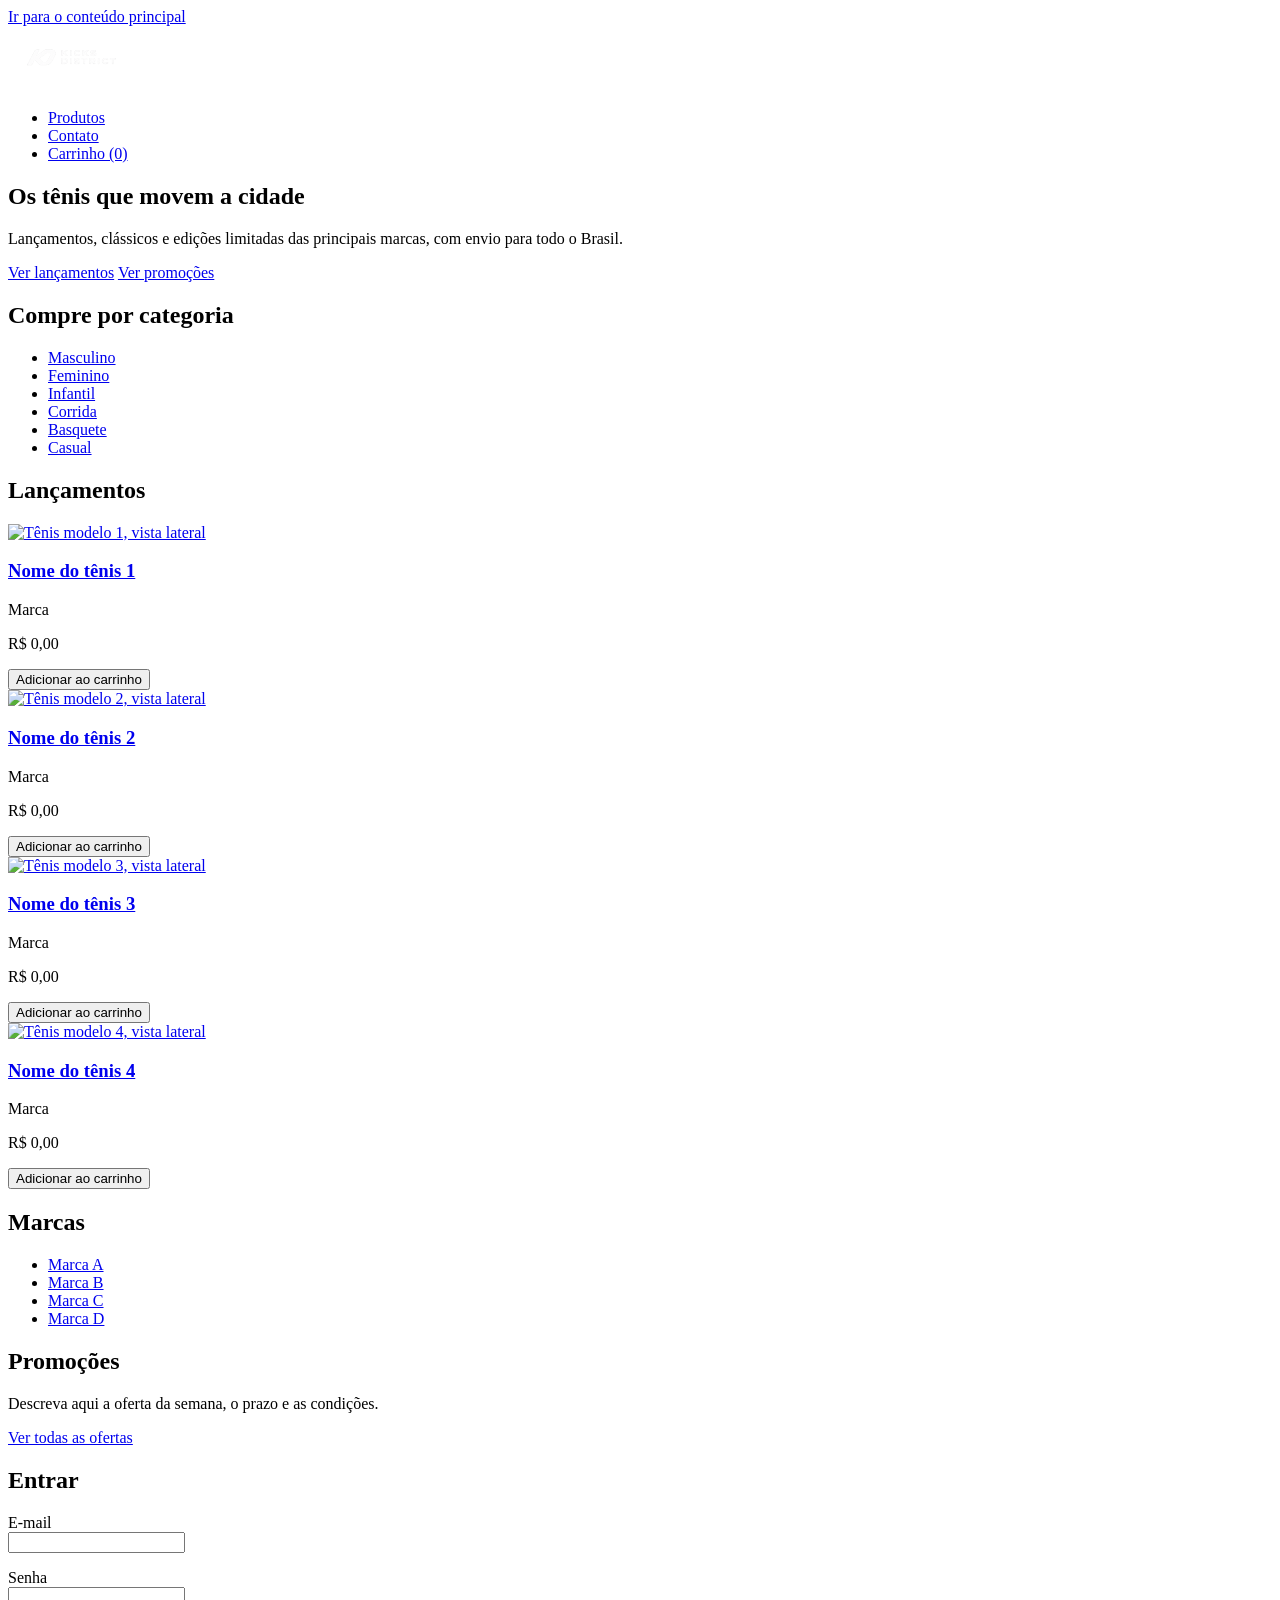
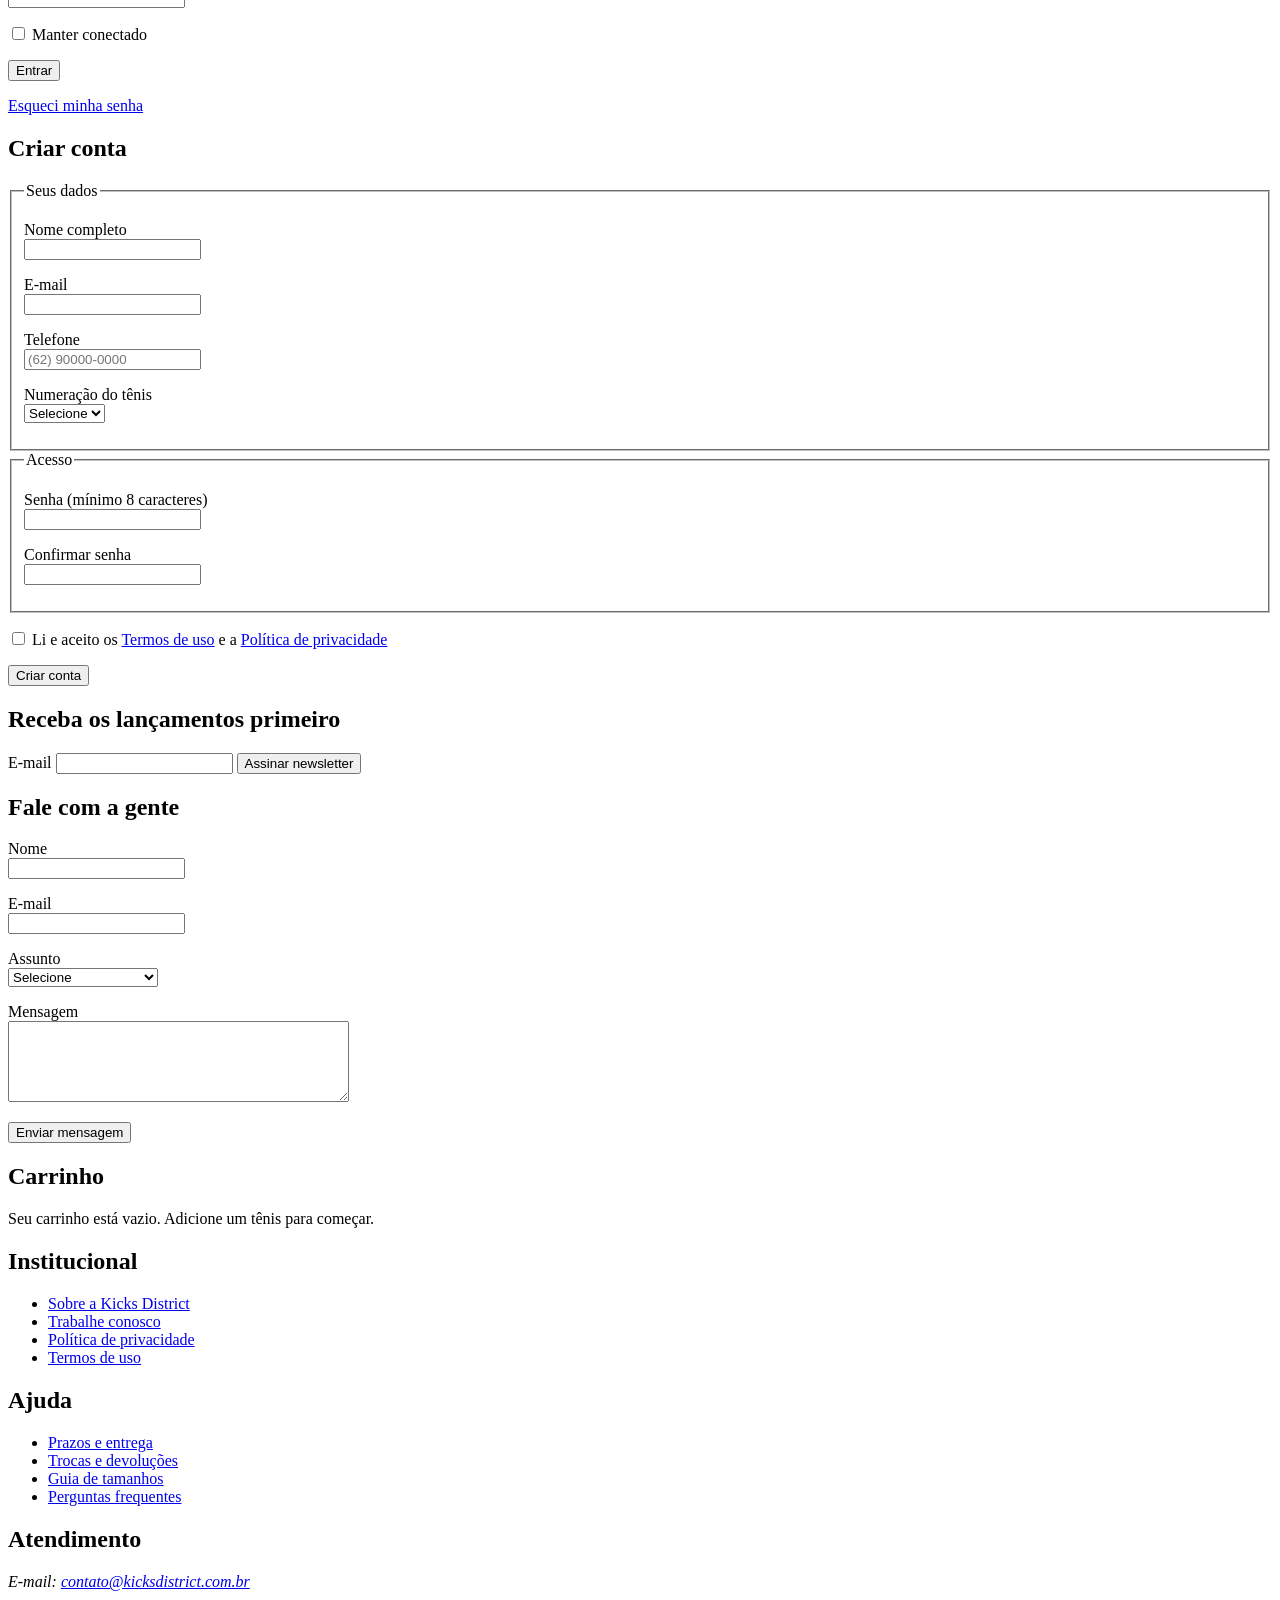
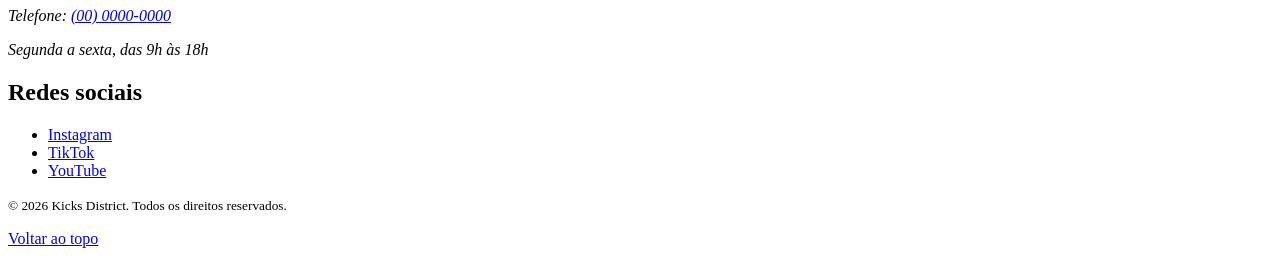
==== index.html @ 96898ba0 "add_files_commit" ====
<!DOCTYPE html>
<html lang="pt-BR">

<head>
  <meta charset="UTF-8">
  <meta name="viewport" content="width=device-width, initial-scale=1">
  <meta name="description" content="Kicks District: tênis lançamentos, clássicos e edições limitadas.">
  <style src="css/style.css"></style>

  <title>Kicks District | Tênis e sneakers</title>
</head>

<body>

  <!-- Link de acessibilidade: pula direto para o conteúdo -->
  <a href="#conteudo">Ir para o conteúdo principal</a>

  <!-- ===================== CABEÇALHO ===================== -->
  <header id="topo">
    <a href="index.html" aria-label="Kicks District - página inicial">
      <img src="/img/logo_Kicks District.png" alt="logo Kicks District" class="logo" height="10%" width="10%">
    </a>

    <!-- Menu Navegação -->
    <ul>
      <li><a href="#login">Produtos</a></li>
      <li><a href="#cadastro">Contato</a></li>
      <li><a href="#carrinho">Carrinho (0)</a></li>
    </ul>
  </header>

  <!-- ===================== PÁGINA PRINCIPAL ===================== -->
  <main id="conteudo">

    <!-- Destaque (hero) -->
    <section aria-labelledby="titulo-destaque">
      <h1 id="titulo-destaque">Os tênis que movem a cidade</h1>
      <p>Lançamentos, clássicos e edições limitadas das principais marcas, com envio para todo o Brasil.</p>
      <p>
        <a href="#lancamentos">Ver lançamentos</a>
        <a href="#promocoes">Ver promoções</a>
      </p>
    </section>

    <!-- Categorias -->
    <section id="categorias" aria-labelledby="titulo-categorias">
      <h2 id="titulo-categorias">Compre por categoria</h2>
      <ul>
        <li><a href="#">Masculino</a></li>
        <li><a href="#">Feminino</a></li>
        <li><a href="#">Infantil</a></li>
        <li><a href="#">Corrida</a></li>
        <li><a href="#">Basquete</a></li>
        <li><a href="#">Casual</a></li>
      </ul>
    </section>

    <!-- Lançamentos -->
    <section id="lancamentos" aria-labelledby="titulo-lancamentos">
      <h2 id="titulo-lancamentos">Lançamentos</h2>

      <article>
        <a href="#">
          <img src="img/produto-1.jpg" alt="Tênis modelo 1, vista lateral" width="300" height="300">
          <h3>Nome do tênis 1</h3>
        </a>
        <p>Marca</p>
        <p>R$ 0,00</p>
        <button type="button">Adicionar ao carrinho</button>
      </article>

      <article>
        <a href="#">
          <img src="img/produto-2.jpg" alt="Tênis modelo 2, vista lateral" width="300" height="300">
          <h3>Nome do tênis 2</h3>
        </a>
        <p>Marca</p>
        <p>R$ 0,00</p>
        <button type="button">Adicionar ao carrinho</button>
      </article>

      <article>
        <a href="#">
          <img src="img/produto-3.jpg" alt="Tênis modelo 3, vista lateral" width="300" height="300">
          <h3>Nome do tênis 3</h3>
        </a>
        <p>Marca</p>
        <p>R$ 0,00</p>
        <button type="button">Adicionar ao carrinho</button>
      </article>

      <article>
        <a href="#">
          <img src="img/produto-4.jpg" alt="Tênis modelo 4, vista lateral" width="300" height="300">
          <h3>Nome do tênis 4</h3>
        </a>
        <p>Marca</p>
        <p>R$ 0,00</p>
        <button type="button">Adicionar ao carrinho</button>
      </article>
    </section>

    <!-- Marcas -->
    <section id="marcas" aria-labelledby="titulo-marcas">
      <h2 id="titulo-marcas">Marcas</h2>
      <ul>
        <li><a href="#">Marca A</a></li>
        <li><a href="#">Marca B</a></li>
        <li><a href="#">Marca C</a></li>
        <li><a href="#">Marca D</a></li>
      </ul>
    </section>

    <!-- Promoções -->
    <section id="promocoes" aria-labelledby="titulo-promocoes">
      <h2 id="titulo-promocoes">Promoções</h2>
      <p>Descreva aqui a oferta da semana, o prazo e as condições.</p>
      <p><a href="#">Ver todas as ofertas</a></p>
    </section>

    <!-- Formulário 2: login -->
    <section id="login" aria-labelledby="titulo-login">
      <h2 id="titulo-login">Entrar</h2>
      <form action="#" method="post">
        <p>
          <label for="login-email">E-mail</label><br>
          <input type="email" id="login-email" name="email" autocomplete="email" required>
        </p>
        <p>
          <label for="login-senha">Senha</label><br>
          <input type="password" id="login-senha" name="senha" autocomplete="current-password" required>
        </p>
        <p>
          <label><input type="checkbox" name="lembrar"> Manter conectado</label>
        </p>
        <p><button type="submit">Entrar</button></p>
        <p><a href="#">Esqueci minha senha</a></p>
      </form>
    </section>

    <!-- Formulário 3: cadastro -->
    <section id="cadastro" aria-labelledby="titulo-cadastro">
      <h2 id="titulo-cadastro">Criar conta</h2>
      <form action="#" method="post">
        <fieldset>
          <legend>Seus dados</legend>
          <p>
            <label for="cad-nome">Nome completo</label><br>
            <input type="text" id="cad-nome" name="nome" autocomplete="name" required>
          </p>
          <p>
            <label for="cad-email">E-mail</label><br>
            <input type="email" id="cad-email" name="email" autocomplete="email" required>
          </p>
          <p>
            <label for="cad-tel">Telefone</label><br>
            <input type="tel" id="cad-tel" name="telefone" autocomplete="tel" placeholder="(62) 90000-0000">
          </p>
          <p>
            <label for="cad-numero">Numeração do tênis</label><br>
            <select id="cad-numero" name="numeracao">
              <option value="">Selecione</option>
              <option value="36">36</option>
              <option value="37">37</option>
              <option value="38">38</option>
              <option value="39">39</option>
              <option value="40">40</option>
              <option value="41">41</option>
              <option value="42">42</option>
              <option value="43">43</option>
              <option value="44">44</option>
            </select>
          </p>
        </fieldset>

        <fieldset>
          <legend>Acesso</legend>
          <p>
            <label for="cad-senha">Senha (mínimo 8 caracteres)</label><br>
            <input type="password" id="cad-senha" name="senha" minlength="8" autocomplete="new-password" required>
          </p>
          <p>
            <label for="cad-senha2">Confirmar senha</label><br>
            <input type="password" id="cad-senha2" name="senha_confirmacao" minlength="8" autocomplete="new-password"
              required>
          </p>
        </fieldset>

        <p>
          <label>
            <input type="checkbox" name="termos" required>
            Li e aceito os <a href="#">Termos de uso</a> e a <a href="#">Política de privacidade</a>
          </label>
        </p>
        <p><button type="submit">Criar conta</button></p>
      </form>
    </section>

    <!-- Formulário 4: newsletter -->
    <section id="newsletter" aria-labelledby="titulo-newsletter">
      <h2 id="titulo-newsletter">Receba os lançamentos primeiro</h2>
      <form action="#" method="post">
        <label for="news-email">E-mail</label>
        <input type="email" id="news-email" name="email" autocomplete="email" required>
        <button type="submit">Assinar newsletter</button>
      </form>
    </section>

    <!-- Formulário 5: contato -->
    <section id="contato" aria-labelledby="titulo-contato">
      <h2 id="titulo-contato">Fale com a gente</h2>
      <form action="#" method="post">
        <p>
          <label for="ct-nome">Nome</label><br>
          <input type="text" id="ct-nome" name="nome" autocomplete="name" required>
        </p>
        <p>
          <label for="ct-email">E-mail</label><br>
          <input type="email" id="ct-email" name="email" autocomplete="email" required>
        </p>
        <p>
          <label for="ct-assunto">Assunto</label><br>
          <select id="ct-assunto" name="assunto" required>
            <option value="">Selecione</option>
            <option value="pedido">Dúvida sobre pedido</option>
            <option value="troca">Troca ou devolução</option>
            <option value="produto">Dúvida sobre produto</option>
            <option value="outro">Outro assunto</option>
          </select>
        </p>
        <p>
          <label for="ct-mensagem">Mensagem</label><br>
          <textarea id="ct-mensagem" name="mensagem" rows="5" cols="40" required></textarea>
        </p>
        <p><button type="submit">Enviar mensagem</button></p>
      </form>
    </section>

    <!-- Área reservada para o carrinho (a ser implementada) -->
    <section id="carrinho" aria-labelledby="titulo-carrinho">
      <h2 id="titulo-carrinho">Carrinho</h2>
      <p>Seu carrinho está vazio. Adicione um tênis para começar.</p>
    </section>

  </main>

  <!-- ===================== RODAPÉ ===================== -->
  <footer>
    <section aria-labelledby="rodape-institucional">
      <h2 id="rodape-institucional">Institucional</h2>
      <ul>
        <li><a href="#">Sobre a Kicks District</a></li>
        <li><a href="#">Trabalhe conosco</a></li>
        <li><a href="#">Política de privacidade</a></li>
        <li><a href="#">Termos de uso</a></li>
      </ul>
    </section>

    <section aria-labelledby="rodape-ajuda">
      <h2 id="rodape-ajuda">Ajuda</h2>
      <ul>
        <li><a href="#">Prazos e entrega</a></li>
        <li><a href="#">Trocas e devoluções</a></li>
        <li><a href="#">Guia de tamanhos</a></li>
        <li><a href="#">Perguntas frequentes</a></li>
      </ul>
    </section>

    <section aria-labelledby="rodape-atendimento">
      <h2 id="rodape-atendimento">Atendimento</h2>
      <address>
        <p>E-mail: <a href="mailto:contato@kicksdistrict.com.br">contato@kicksdistrict.com.br</a></p>
        <p>Telefone: <a href="tel:+5500000000000">(00) 0000-0000</a></p>
        <p>Segunda a sexta, das 9h às 18h</p>
      </address>
    </section>

    <section aria-labelledby="rodape-redes">
      <h2 id="rodape-redes">Redes sociais</h2>
      <ul>
        <li><a href="#">Instagram</a></li>
        <li><a href="#">TikTok</a></li>
        <li><a href="#">YouTube</a></li>
      </ul>
    </section>

    <p><small>&copy; 2026 Kicks District. Todos os direitos reservados.</small></p>
    <p><a href="#topo">Voltar ao topo</a></p>
  </footer>
  <script src="js/script.js"></script>
</body>

</html>
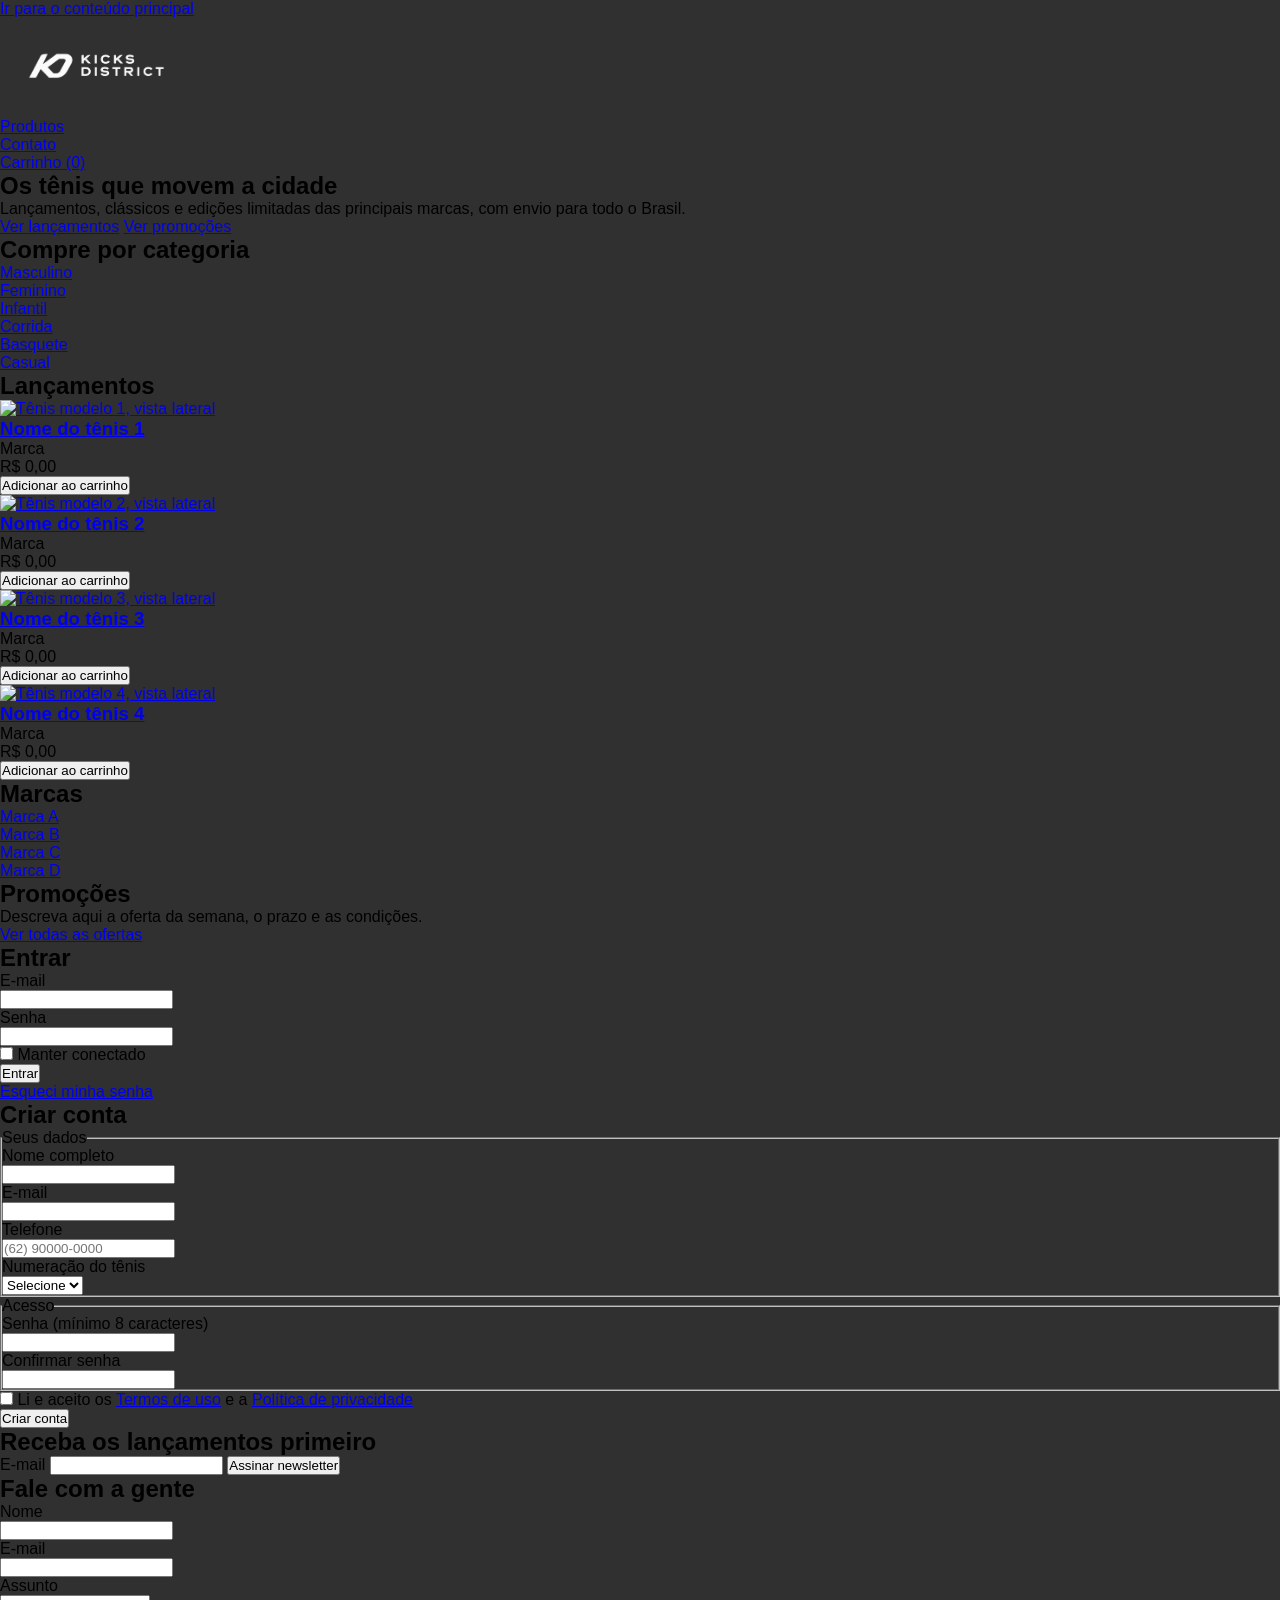
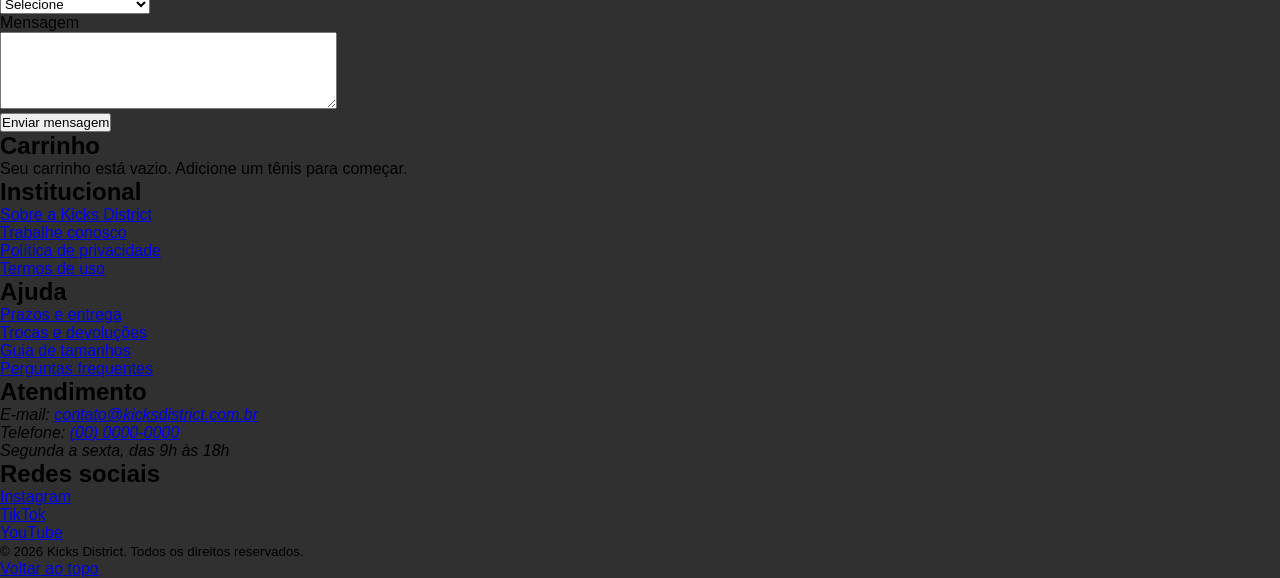
==== commit 5a35dc75: "adção de imagens e lincamento de pagina css adção de imagens e lincamento de pagina css" ====
--- a/index.html
+++ b/index.html
@@ -5,7 +5,7 @@
   <meta charset="UTF-8">
   <meta name="viewport" content="width=device-width, initial-scale=1">
   <meta name="description" content="Kicks District: tênis lançamentos, clássicos e edições limitadas.">
-  <style src="css/style.css"></style>
+  <link rel="stylesheet" href="css/style.css">
 
   <title>Kicks District | Tênis e sneakers</title>
 </head>
@@ -18,7 +18,7 @@
   <!-- ===================== CABEÇALHO ===================== -->
   <header id="topo">
     <a href="index.html" aria-label="Kicks District - página inicial">
-      <img src="/img/logo_Kicks District.png" alt="logo Kicks District" class="logo" height="10%" width="10%">
+      <img src="/img/logo_Kicks District.png" alt="logo Kicks District" class="logo" >
     </a>
 
     <!-- Menu Navegação -->
--- a/css/style.css
+++ b/css/style.css
@@ -0,0 +1,15 @@
+* {
+  margin: 0;
+  padding: 0;
+}
+
+body {
+  font-family: 'Poppins', sans-serif;
+  background-color: #303030;
+}
+
+/* ===================== CABEÇALHO ===================== */
+.logo {
+  height: 15%;
+  width: 15%;
+}
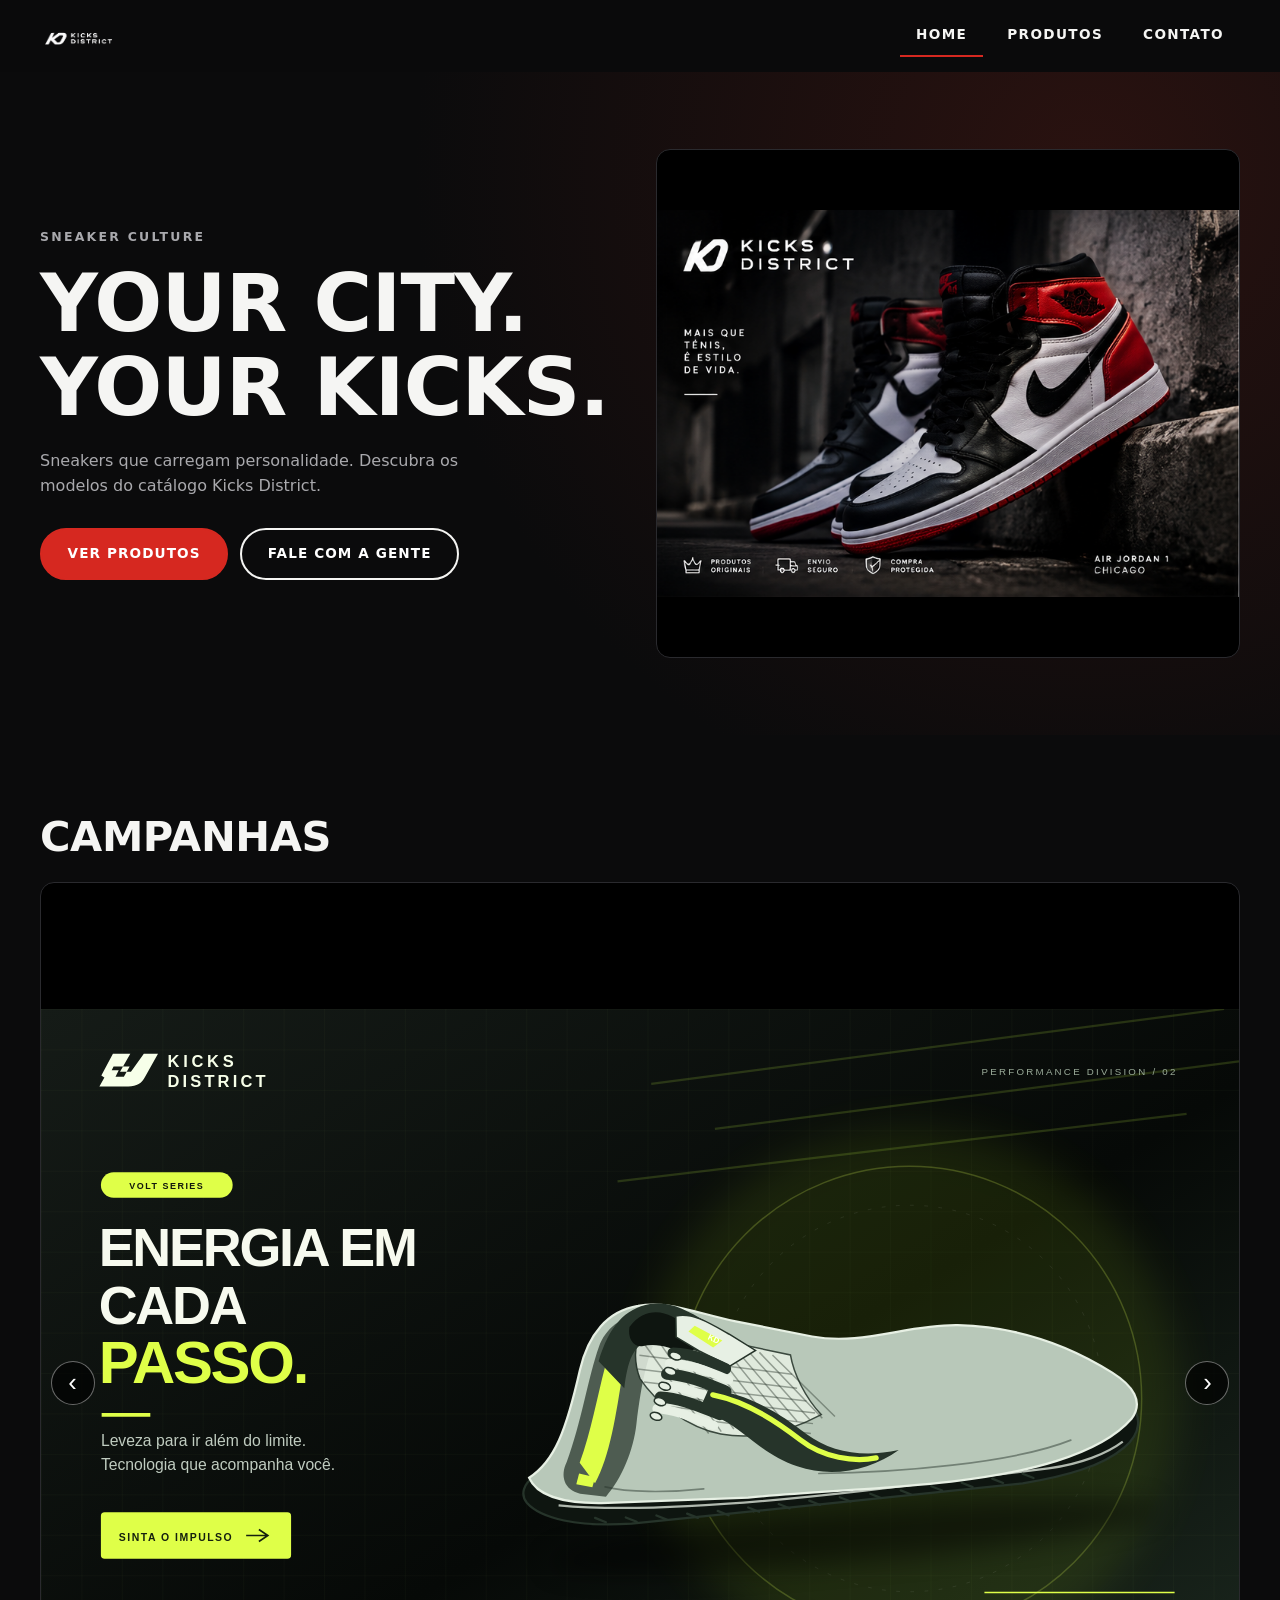
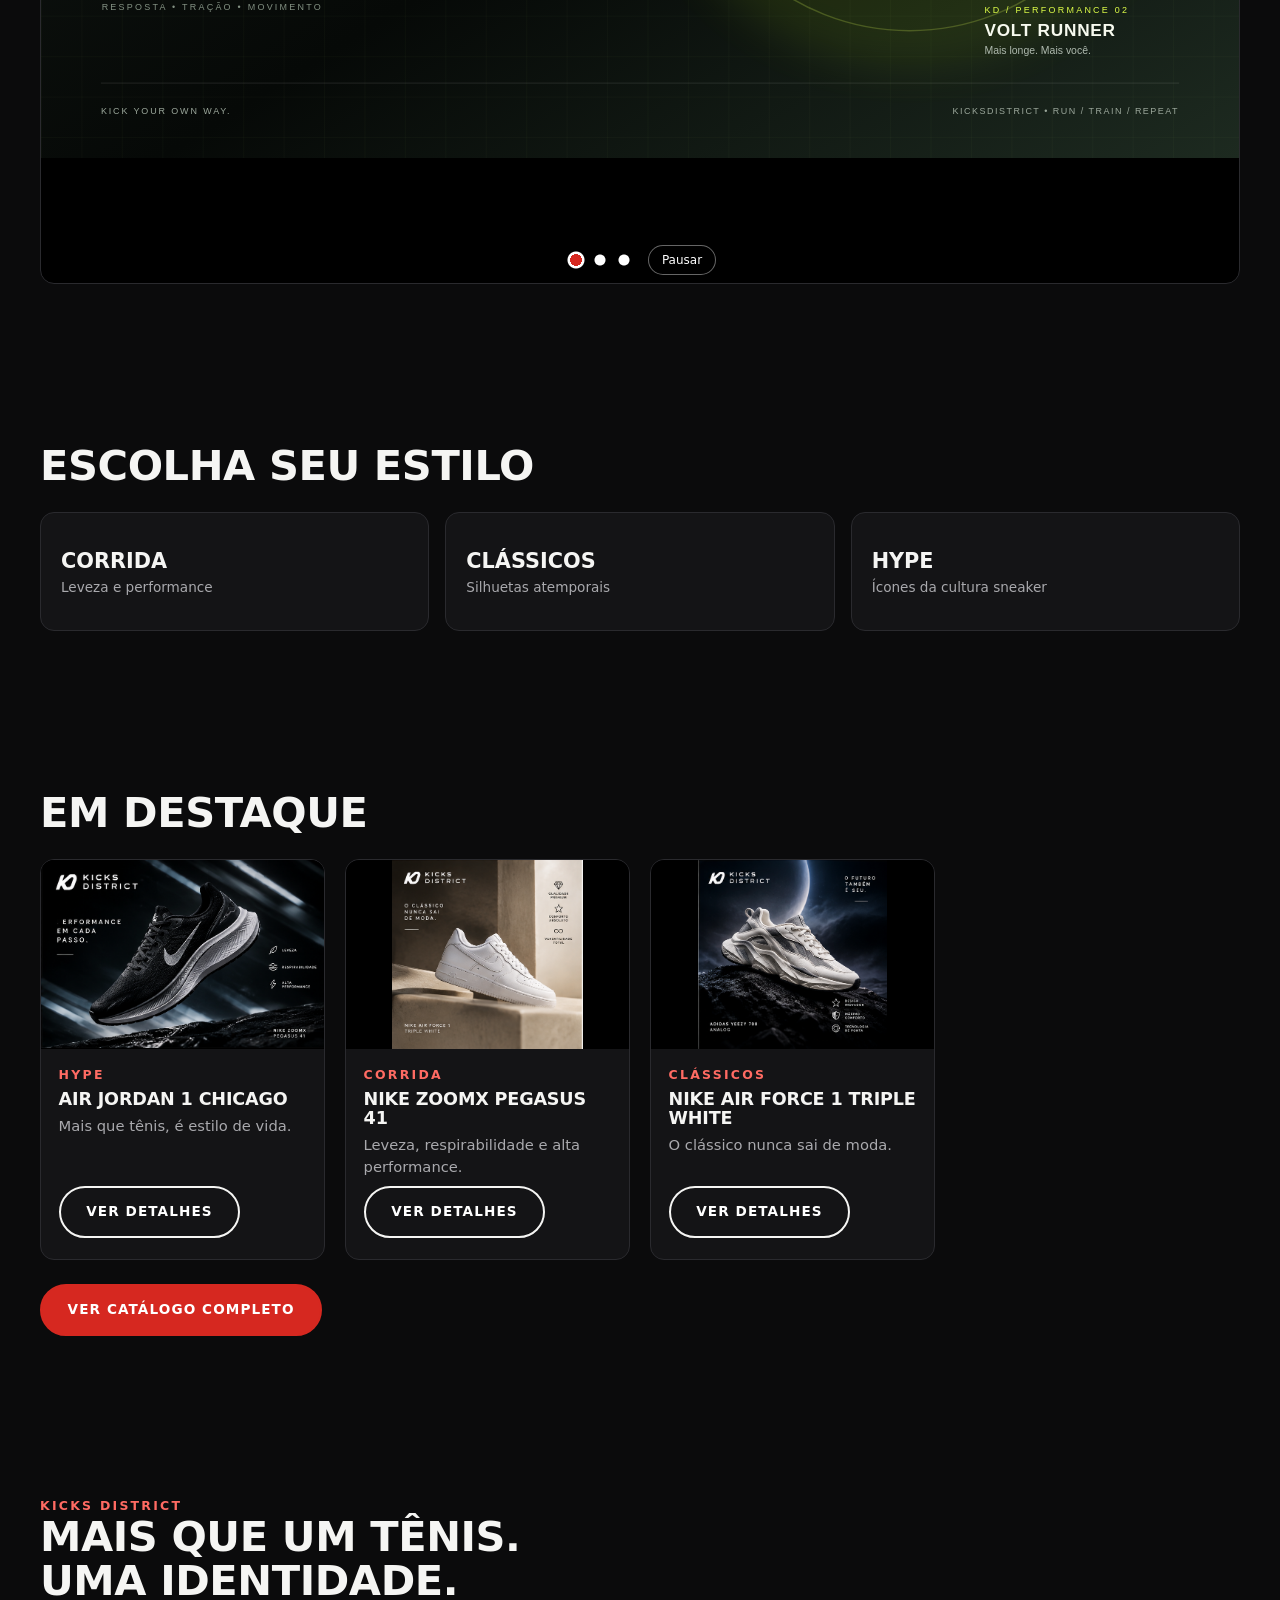
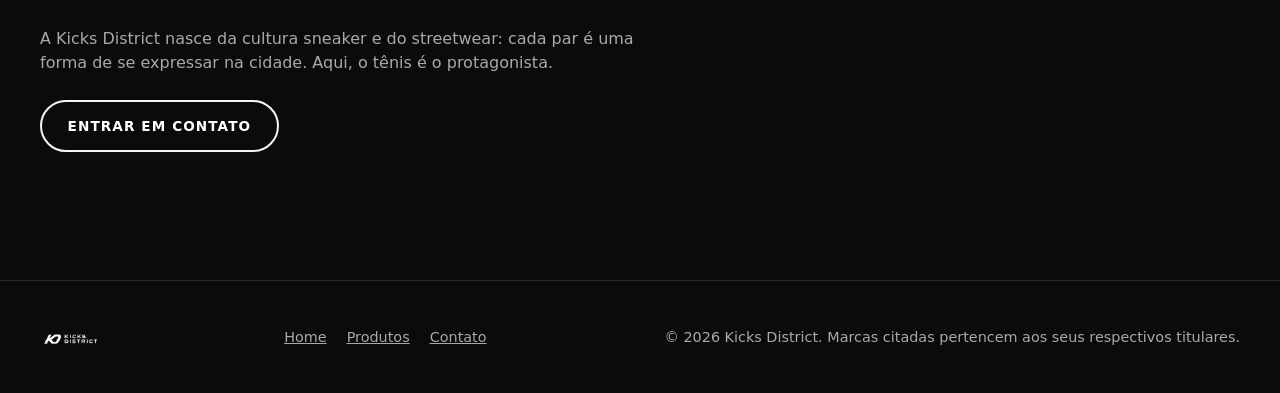
==== commit b0365555: "kICKS-DISTRICT versão 0.2(restruturado)" ====
--- a/index.html
+++ b/index.html
@@ -4,290 +4,111 @@
 <head>
   <meta charset="UTF-8">
   <meta name="viewport" content="width=device-width, initial-scale=1">
-  <meta name="description" content="Kicks District: tênis lançamentos, clássicos e edições limitadas.">
+  <title>Kicks District | Sneakers e streetwear</title>
+  <meta name="description"
+    content="Kicks District: sneakers e cultura urbana. Conheça os destaques e explore o catálogo.">
+  <link rel="icon" href="assets/favicon/favicon.png" type="image/png">
   <link rel="stylesheet" href="css/style.css">
-
-  <title>Kicks District | Tênis e sneakers</title>
+  <script src="js/dados.js" defer></script>
+  <script src="js/main.js" defer></script>
 </head>
 
 <body>
-
-  <!-- Link de acessibilidade: pula direto para o conteúdo -->
-  <a href="#conteudo">Ir para o conteúdo principal</a>
-
-  <!-- ===================== CABEÇALHO ===================== -->
-  <header id="topo">
-    <a href="index.html" aria-label="Kicks District - página inicial">
-      <img src="/img/logo_Kicks District.png" alt="logo Kicks District" class="logo" >
-    </a>
-
-    <!-- Menu Navegação -->
-    <ul>
-      <li><a href="#login">Produtos</a></li>
-      <li><a href="#cadastro">Contato</a></li>
-      <li><a href="#carrinho">Carrinho (0)</a></li>
-    </ul>
+  <a class="skip" href="#main">Ir para o conteúdo</a>
+  <header class="hd">
+    <div class="wrap">
+      <a class="logo" href="index.html"><img src="assets/img/logo/logo-kicks-district.png"
+          alt="Kicks District — página inicial"></a>
+      <button class="menu-btn" type="button" aria-expanded="false" aria-controls="menu"
+        aria-label="Abrir menu"><span></span><span></span><span></span></button>
+      <nav id="menu" aria-label="Principal">
+        <ul>
+          <li><a href="index.html" aria-current="page">Home</a></li>
+          <li><a href="produtos.html">Produtos</a></li>
+          <li><a href="contato.html">Contato</a></li>
+        </ul>
+      </nav>
+    </div>
   </header>
 
-  <!-- ===================== PÁGINA PRINCIPAL ===================== -->
-  <main id="conteudo">
-
-    <!-- Destaque (hero) -->
-    <section aria-labelledby="titulo-destaque">
-      <h1 id="titulo-destaque">Os tênis que movem a cidade</h1>
-      <p>Lançamentos, clássicos e edições limitadas das principais marcas, com envio para todo o Brasil.</p>
-      <p>
-        <a href="#lancamentos">Ver lançamentos</a>
-        <a href="#promocoes">Ver promoções</a>
-      </p>
+  <!--CORPO SITE-->
+  <main id="main">
+    <section class="hero">
+      <div class="wrap">
+        <div>
+          <p class="eyebrow" style="margin:0 0 1rem">Sneaker culture</p>
+          <h1>Your city.<br>Your kicks.</h1>
+          <p>Sneakers que carregam personalidade. Descubra os modelos do catálogo Kicks District.</p>
+          <div class="acoes"><a class="btn" href="produtos.html">Ver produtos</a><a class="btn ghost"
+              href="contato.html">Fale com a gente</a></div>
+        </div>
+        <img src="assets/img/produtos/produto-05.png"
+          alt="Adidas Yeezy 700 Analog sobre rocha escura, campanha Kicks District" width="511" height="509"
+          fetchpriority="high">
+      </div>
     </section>
 
-    <!-- Categorias -->
-    <section id="categorias" aria-labelledby="titulo-categorias">
-      <h2 id="titulo-categorias">Compre por categoria</h2>
-      <ul>
-        <li><a href="#">Masculino</a></li>
-        <li><a href="#">Feminino</a></li>
-        <li><a href="#">Infantil</a></li>
-        <li><a href="#">Corrida</a></li>
-        <li><a href="#">Basquete</a></li>
-        <li><a href="#">Casual</a></li>
-      </ul>
+    <section class="sec">
+      <div class="wrap">
+        <h2>Campanhas</h2>
+        <div class="car" role="region" aria-roledescription="carrossel" aria-label="Campanhas Kicks District">
+          <div class="car-tr"><img src="assets/img/banners/carrossel-01.svg"
+              alt="Campanha Kicks District: Energia em cada passo, linha de performance" width="1600" height="1000"><img
+              src="assets/img/banners/carrossel-02.svg" alt="Campanha Kicks District: Clássico nunca sai de cena"
+              width="1600" height="1000" loading="lazy"><img src="assets/img/banners/carrossel-03.svg"
+              alt="Campanha Kicks District: A rua é sua pista" width="1600" height="1000" loading="lazy"></div>
+          <button class="car-nav prev" type="button" aria-label="Slide anterior">&lsaquo;</button>
+          <button class="car-nav next" type="button" aria-label="Próximo slide">&rsaquo;</button>
+          <div class="car-ctl">
+            <div class="car-dots" role="group" aria-label="Escolher slide"></div><button class="car-pause"
+              type="button">Pausar</button>
+          </div>
+        </div>
+      </div>
     </section>
-
-    <!-- Lançamentos -->
-    <section id="lancamentos" aria-labelledby="titulo-lancamentos">
-      <h2 id="titulo-lancamentos">Lançamentos</h2>
-
-      <article>
-        <a href="#">
-          <img src="img/produto-1.jpg" alt="Tênis modelo 1, vista lateral" width="300" height="300">
-          <h3>Nome do tênis 1</h3>
-        </a>
-        <p>Marca</p>
-        <p>R$ 0,00</p>
-        <button type="button">Adicionar ao carrinho</button>
-      </article>
-
-      <article>
-        <a href="#">
-          <img src="img/produto-2.jpg" alt="Tênis modelo 2, vista lateral" width="300" height="300">
-          <h3>Nome do tênis 2</h3>
-        </a>
-        <p>Marca</p>
-        <p>R$ 0,00</p>
-        <button type="button">Adicionar ao carrinho</button>
-      </article>
-
-      <article>
-        <a href="#">
-          <img src="img/produto-3.jpg" alt="Tênis modelo 3, vista lateral" width="300" height="300">
-          <h3>Nome do tênis 3</h3>
-        </a>
-        <p>Marca</p>
-        <p>R$ 0,00</p>
-        <button type="button">Adicionar ao carrinho</button>
-      </article>
-
-      <article>
-        <a href="#">
-          <img src="img/produto-4.jpg" alt="Tênis modelo 4, vista lateral" width="300" height="300">
-          <h3>Nome do tênis 4</h3>
-        </a>
-        <p>Marca</p>
-        <p>R$ 0,00</p>
-        <button type="button">Adicionar ao carrinho</button>
-      </article>
+    <section class="sec">
+      <div class="wrap">
+        <h2>Escolha seu estilo</h2>
+        <div class="cats">
+          <a href="produtos.html?cat=Corrida">Corrida<span>Leveza e performance</span></a>
+          <a href="produtos.html?cat=Cl%C3%A1ssicos">Clássicos<span>Silhuetas atemporais</span></a>
+          <a href="produtos.html?cat=Hype">Hype<span>Ícones da cultura sneaker</span></a>
+        </div>
+      </div>
     </section>
-
-    <!-- Marcas -->
-    <section id="marcas" aria-labelledby="titulo-marcas">
-      <h2 id="titulo-marcas">Marcas</h2>
-      <ul>
-        <li><a href="#">Marca A</a></li>
-        <li><a href="#">Marca B</a></li>
-        <li><a href="#">Marca C</a></li>
-        <li><a href="#">Marca D</a></li>
-      </ul>
+    <section class="sec">
+      <div class="wrap">
+        <h2>Em destaque</h2>
+        <ul class="grid" id="destaques"></ul>
+        <noscript>
+          <p class="nota">Ative o JavaScript para ver os destaques ou acesse o <a href="produtos.html">catálogo</a>.</p>
+        </noscript>
+        <p style="margin-top:1.5rem"><a class="btn" href="produtos.html">Ver catálogo completo</a></p>
+      </div>
     </section>
-
-    <!-- Promoções -->
-    <section id="promocoes" aria-labelledby="titulo-promocoes">
-      <h2 id="titulo-promocoes">Promoções</h2>
-      <p>Descreva aqui a oferta da semana, o prazo e as condições.</p>
-      <p><a href="#">Ver todas as ofertas</a></p>
+    <section class="sec">
+      <div class="wrap">
+        <p class="eyebrow">Kicks District</p>
+        <h2>Mais que um tênis.<br>Uma identidade.</h2>
+        <p class="nota" style="max-width:60ch;font-size:1rem">A Kicks District nasce da cultura sneaker e do streetwear:
+          cada par é uma forma de se expressar na cidade. Aqui, o tênis é o protagonista.</p>
+        <p style="margin-top:1.5rem"><a class="btn ghost" href="contato.html">Entrar em contato</a></p>
+      </div>
     </section>
-
-    <!-- Formulário 2: login -->
-    <section id="login" aria-labelledby="titulo-login">
-      <h2 id="titulo-login">Entrar</h2>
-      <form action="#" method="post">
-        <p>
-          <label for="login-email">E-mail</label><br>
-          <input type="email" id="login-email" name="email" autocomplete="email" required>
-        </p>
-        <p>
-          <label for="login-senha">Senha</label><br>
-          <input type="password" id="login-senha" name="senha" autocomplete="current-password" required>
-        </p>
-        <p>
-          <label><input type="checkbox" name="lembrar"> Manter conectado</label>
-        </p>
-        <p><button type="submit">Entrar</button></p>
-        <p><a href="#">Esqueci minha senha</a></p>
-      </form>
-    </section>
-
-    <!-- Formulário 3: cadastro -->
-    <section id="cadastro" aria-labelledby="titulo-cadastro">
-      <h2 id="titulo-cadastro">Criar conta</h2>
-      <form action="#" method="post">
-        <fieldset>
-          <legend>Seus dados</legend>
-          <p>
-            <label for="cad-nome">Nome completo</label><br>
-            <input type="text" id="cad-nome" name="nome" autocomplete="name" required>
-          </p>
-          <p>
-            <label for="cad-email">E-mail</label><br>
-            <input type="email" id="cad-email" name="email" autocomplete="email" required>
-          </p>
-          <p>
-            <label for="cad-tel">Telefone</label><br>
-            <input type="tel" id="cad-tel" name="telefone" autocomplete="tel" placeholder="(62) 90000-0000">
-          </p>
-          <p>
-            <label for="cad-numero">Numeração do tênis</label><br>
-            <select id="cad-numero" name="numeracao">
-              <option value="">Selecione</option>
-              <option value="36">36</option>
-              <option value="37">37</option>
-              <option value="38">38</option>
-              <option value="39">39</option>
-              <option value="40">40</option>
-              <option value="41">41</option>
-              <option value="42">42</option>
-              <option value="43">43</option>
-              <option value="44">44</option>
-            </select>
-          </p>
-        </fieldset>
-
-        <fieldset>
-          <legend>Acesso</legend>
-          <p>
-            <label for="cad-senha">Senha (mínimo 8 caracteres)</label><br>
-            <input type="password" id="cad-senha" name="senha" minlength="8" autocomplete="new-password" required>
-          </p>
-          <p>
-            <label for="cad-senha2">Confirmar senha</label><br>
-            <input type="password" id="cad-senha2" name="senha_confirmacao" minlength="8" autocomplete="new-password"
-              required>
-          </p>
-        </fieldset>
-
-        <p>
-          <label>
-            <input type="checkbox" name="termos" required>
-            Li e aceito os <a href="#">Termos de uso</a> e a <a href="#">Política de privacidade</a>
-          </label>
-        </p>
-        <p><button type="submit">Criar conta</button></p>
-      </form>
-    </section>
-
-    <!-- Formulário 4: newsletter -->
-    <section id="newsletter" aria-labelledby="titulo-newsletter">
-      <h2 id="titulo-newsletter">Receba os lançamentos primeiro</h2>
-      <form action="#" method="post">
-        <label for="news-email">E-mail</label>
-        <input type="email" id="news-email" name="email" autocomplete="email" required>
-        <button type="submit">Assinar newsletter</button>
-      </form>
-    </section>
-
-    <!-- Formulário 5: contato -->
-    <section id="contato" aria-labelledby="titulo-contato">
-      <h2 id="titulo-contato">Fale com a gente</h2>
-      <form action="#" method="post">
-        <p>
-          <label for="ct-nome">Nome</label><br>
-          <input type="text" id="ct-nome" name="nome" autocomplete="name" required>
-        </p>
-        <p>
-          <label for="ct-email">E-mail</label><br>
-          <input type="email" id="ct-email" name="email" autocomplete="email" required>
-        </p>
-        <p>
-          <label for="ct-assunto">Assunto</label><br>
-          <select id="ct-assunto" name="assunto" required>
-            <option value="">Selecione</option>
-            <option value="pedido">Dúvida sobre pedido</option>
-            <option value="troca">Troca ou devolução</option>
-            <option value="produto">Dúvida sobre produto</option>
-            <option value="outro">Outro assunto</option>
-          </select>
-        </p>
-        <p>
-          <label for="ct-mensagem">Mensagem</label><br>
-          <textarea id="ct-mensagem" name="mensagem" rows="5" cols="40" required></textarea>
-        </p>
-        <p><button type="submit">Enviar mensagem</button></p>
-      </form>
-    </section>
-
-    <!-- Área reservada para o carrinho (a ser implementada) -->
-    <section id="carrinho" aria-labelledby="titulo-carrinho">
-      <h2 id="titulo-carrinho">Carrinho</h2>
-      <p>Seu carrinho está vazio. Adicione um tênis para começar.</p>
-    </section>
-
   </main>
 
-  <!-- ===================== RODAPÉ ===================== -->
-  <footer>
-    <section aria-labelledby="rodape-institucional">
-      <h2 id="rodape-institucional">Institucional</h2>
+  <!--RODAPÉ-->
+  <footer class="ft">
+    <div class="wrap">
+      <img src="assets/img/logo/logo-kicks-district.png" alt="Kicks District">
       <ul>
-        <li><a href="#">Sobre a Kicks District</a></li>
-        <li><a href="#">Trabalhe conosco</a></li>
-        <li><a href="#">Política de privacidade</a></li>
-        <li><a href="#">Termos de uso</a></li>
+        <li><a href="index.html">Home</a></li>
+        <li><a href="produtos.html">Produtos</a></li>
+        <li><a href="contato.html">Contato</a></li>
       </ul>
-    </section>
-
-    <section aria-labelledby="rodape-ajuda">
-      <h2 id="rodape-ajuda">Ajuda</h2>
-      <ul>
-        <li><a href="#">Prazos e entrega</a></li>
-        <li><a href="#">Trocas e devoluções</a></li>
-        <li><a href="#">Guia de tamanhos</a></li>
-        <li><a href="#">Perguntas frequentes</a></li>
-      </ul>
-    </section>
-
-    <section aria-labelledby="rodape-atendimento">
-      <h2 id="rodape-atendimento">Atendimento</h2>
-      <address>
-        <p>E-mail: <a href="mailto:contato@kicksdistrict.com.br">contato@kicksdistrict.com.br</a></p>
-        <p>Telefone: <a href="tel:+5500000000000">(00) 0000-0000</a></p>
-        <p>Segunda a sexta, das 9h às 18h</p>
-      </address>
-    </section>
-
-    <section aria-labelledby="rodape-redes">
-      <h2 id="rodape-redes">Redes sociais</h2>
-      <ul>
-        <li><a href="#">Instagram</a></li>
-        <li><a href="#">TikTok</a></li>
-        <li><a href="#">YouTube</a></li>
-      </ul>
-    </section>
-
-    <p><small>&copy; 2026 Kicks District. Todos os direitos reservados.</small></p>
-    <p><a href="#topo">Voltar ao topo</a></p>
+      <p>&copy; <span data-ano>2026</span> Kicks District. Marcas citadas pertencem aos seus respectivos titulares.</p>
+    </div>
   </footer>
-  <script src="js/script.js"></script>
 </body>
 
 </html>
--- a/css/style.css
+++ b/css/style.css
@@ -1,15 +1,82 @@
-* {
-  margin: 0;
-  padding: 0;
-}
-
-body {
-  font-family: 'Poppins', sans-serif;
-  background-color: #303030;
-}
-
-/* ===================== CABEÇALHO ===================== */
-.logo {
-  height: 15%;
-  width: 15%;
-}+/* Kicks District — estilos compartilhados. Cores e medidas em :root. */
+:root{--bg:#0b0b0c;--bg2:#141416;--fg:#f5f5f3;--mut:#a9a9ad;--acc:#d62820;--acc-t:#ff6b63;--bd:#2a2a2e;--hh:72px;--max:1200px;--r:14px;font-family:system-ui,"Segoe UI",Roboto,Arial,sans-serif}
+*{box-sizing:border-box;margin:0}
+html{scroll-padding-top:var(--hh)}
+body{background:var(--bg);color:var(--fg);line-height:1.55;padding-top:var(--hh);overflow-x:hidden}
+img{max-width:100%;display:block}
+a{color:inherit}
+[hidden]{display:none!important}
+:focus-visible{outline:3px solid var(--acc-t);outline-offset:3px}
+.wrap{width:min(100% - 2.5rem,var(--max));margin-inline:auto}
+.skip{position:absolute;left:-999px}.skip:focus{left:1rem;top:1rem;z-index:99;background:#fff;color:#000;padding:.5rem 1rem}
+h1,h2,h3{font-weight:900;text-transform:uppercase;line-height:1.05;letter-spacing:-.01em}
+h1{font-size:clamp(2.3rem,7vw,5rem)}h2{font-size:clamp(1.5rem,4vw,2.6rem);margin-bottom:1.5rem}
+.eyebrow,.tag{color:var(--acc-t);font-weight:800;letter-spacing:.18em;text-transform:uppercase;font-size:.78rem}
+.nota{color:var(--mut);font-size:.9rem}
+.sec{padding:clamp(2.5rem,7vw,5rem) 0}
+.btn{display:inline-block;padding:.85rem 1.6rem;border:2px solid var(--acc);background:var(--acc);color:#fff;font:inherit;font-size:.85rem;font-weight:800;text-transform:uppercase;letter-spacing:.08em;text-decoration:none;border-radius:999px;cursor:pointer;transition:transform .2s,background .2s,color .2s}
+.btn:hover{transform:translateY(-2px);background:#b81f19}
+.btn.ghost{background:none;border-color:var(--fg)}.btn.ghost:hover{background:var(--fg);color:#000}
+.btn:disabled{opacity:.6;cursor:wait}
+/* Cabeçalho */
+.hd{position:fixed;inset:0 0 auto;height:var(--hh);z-index:50;background:rgba(11,11,12,.85);backdrop-filter:blur(10px);transition:background .3s,box-shadow .3s}
+.hd.rolou{background:var(--bg);box-shadow:0 4px 20px #000a}
+.hd .wrap{height:100%;display:flex;align-items:center;justify-content:space-between}
+.logo img{height:clamp(28px,8vw,40px);width:auto}
+nav ul{list-style:none;display:flex;gap:.5rem;padding:0}
+nav a{display:block;padding:.6rem 1rem;text-decoration:none;font-size:.85rem;font-weight:700;text-transform:uppercase;letter-spacing:.1em;border-bottom:2px solid transparent;transition:border-color .2s}
+nav a:hover,nav a[aria-current=page]{border-color:var(--acc)}
+.menu-btn{display:none;width:44px;height:44px;background:none;border:1px solid var(--bd);border-radius:10px;cursor:pointer;flex-direction:column;justify-content:center;align-items:center;gap:5px}
+.menu-btn span{width:20px;height:2px;background:#fff}
+@media(max-width:720px){.js .menu-btn{display:flex}.js nav{display:none;position:absolute;top:var(--hh);left:0;right:0;background:var(--bg);border-bottom:1px solid var(--bd)}.js nav.aberto{display:block}.js nav ul{flex-direction:column;padding:.5rem 1.25rem 1rem}}
+/* Hero */
+.hero{padding:clamp(2rem,6vw,5rem) 0;background:radial-gradient(circle at 85% 15%,#2a1210,transparent 55%),var(--bg)}
+.hero .wrap{display:grid;grid-template-columns:repeat(auto-fit,minmax(min(100%,320px),1fr));gap:2rem;align-items:center}
+.hero p{color:var(--mut);max-width:44ch;margin:1.2rem 0 1.8rem}
+.hero img{width:100%;aspect-ratio:1;object-fit:contain;background:#000;border:1px solid var(--bd);border-radius:var(--r)}
+.acoes{display:flex;flex-wrap:wrap;gap:.75rem}
+/* Carrossel */
+.car{position:relative;overflow:hidden;background:#000;border:1px solid var(--bd);border-radius:var(--r)}
+.car-tr{display:flex;transition:transform .6s ease}
+.car-tr img{flex:0 0 100%;aspect-ratio:16/10;object-fit:contain}
+.car-nav{position:absolute;top:50%;translate:0 -50%;width:44px;height:44px;border-radius:50%;border:1px solid #fff6;background:#000a;color:#fff;font-size:1.6rem;line-height:1;cursor:pointer}
+.prev{left:.6rem}.next{right:.6rem}
+.car-ctl{position:absolute;left:0;right:0;bottom:.5rem;display:flex;justify-content:center;align-items:center;gap:.75rem}
+.car-dots{display:flex}
+.car-dots button{width:24px;height:24px;border:0;cursor:pointer;background:radial-gradient(circle,#fff 0 5px,#0000 6px)}
+.car-dots button[aria-current]{background:radial-gradient(circle,var(--acc) 0 6px,#fff 6px 8px,#0000 9px)}
+.car-pause{background:#000a;color:#fff;border:1px solid #fff6;border-radius:999px;padding:.3rem .8rem;font:inherit;font-size:.75rem;cursor:pointer}
+/* Categorias e cards */
+.cats{display:grid;grid-template-columns:repeat(auto-fit,minmax(min(100%,220px),1fr));gap:1rem}
+.cats a{display:block;padding:2rem 1.25rem;background:var(--bg2);border:1px solid var(--bd);border-radius:var(--r);text-decoration:none;font-size:1.3rem;font-weight:900;text-transform:uppercase;transition:border-color .25s,transform .25s}
+.cats a:hover{border-color:var(--acc);transform:translateY(-3px)}
+.cats span{display:block;color:var(--mut);font-size:.85rem;font-weight:400;text-transform:none}
+.grid{display:grid;grid-template-columns:repeat(auto-fill,minmax(min(100%,260px),1fr));gap:1.25rem;list-style:none;padding:0}
+.card{display:flex;flex-direction:column;background:var(--bg2);border:1px solid var(--bd);border-radius:var(--r);overflow:hidden;transition:transform .25s,border-color .25s}
+.card:hover{transform:translateY(-4px);border-color:var(--acc)}
+.card img{width:100%;aspect-ratio:3/2;object-fit:contain;background:#000}
+.card div{display:flex;flex-direction:column;gap:.4rem;flex:1;padding:1rem 1.1rem 1.3rem}
+.card h3{font-size:1.1rem}.card p{color:var(--mut);font-size:.92rem}
+.card .btn{margin-top:auto;align-self:flex-start}
+img.falha{min-height:120px;padding:1rem;background:#1b1b1e;color:var(--mut);font-size:.8rem}
+/* Catálogo, formulário, modal */
+.tools{display:flex;flex-wrap:wrap;gap:.75rem;align-items:end;margin-bottom:1rem}
+.tools>*{flex:1 1 180px}.tools .btn{flex:0 0 auto}
+label{display:block;font-size:.85rem;font-weight:700;margin-bottom:.3rem}
+input,select,textarea{width:100%;padding:.75rem 1rem;background:var(--bg2);color:var(--fg);border:1px solid #55555c;border-radius:10px;font:inherit}
+[aria-invalid=true]{border-color:#ff8a84;border-width:2px}
+.campo{margin-bottom:1.1rem}.erro{color:#ff8a84;font-size:.88rem;min-height:1.3em}
+.status{margin-top:1rem;padding:1rem;border:1px solid var(--acc-t);border-radius:10px}.status:empty{display:none}
+.duas{display:grid;grid-template-columns:repeat(auto-fit,minmax(min(100%,320px),1fr));gap:2.5rem}
+.vazio{padding:2rem;border:1px dashed var(--bd);border-radius:var(--r);text-align:center}
+dialog{margin:auto;width:min(94vw,820px);max-height:92dvh;overflow:auto;padding:0;background:var(--bg2);color:var(--fg);border:1px solid var(--bd);border-radius:var(--r)}
+dialog::backdrop{background:#000c}
+.dl{display:grid;grid-template-columns:repeat(auto-fit,minmax(min(100%,300px),1fr))}
+.dl img{width:100%;height:100%;object-fit:contain;background:#000}
+.dl div{display:flex;flex-direction:column;gap:.8rem;align-items:flex-start;padding:1.5rem}
+.x{position:absolute;top:.6rem;right:.6rem;z-index:2;background:#000c;padding:.5rem 1rem}
+/* Rodapé */
+.ft{margin-top:3rem;padding:2.5rem 0;border-top:1px solid var(--bd);color:var(--mut);font-size:.9rem}
+.ft .wrap{display:flex;flex-wrap:wrap;gap:1.5rem;justify-content:space-between;align-items:center}
+.ft img{height:32px;width:auto}.ft ul{list-style:none;display:flex;gap:1.25rem;padding:0}
+@media(prefers-reduced-motion:reduce){*{transition:none!important;animation:none!important;scroll-behavior:auto!important}}
